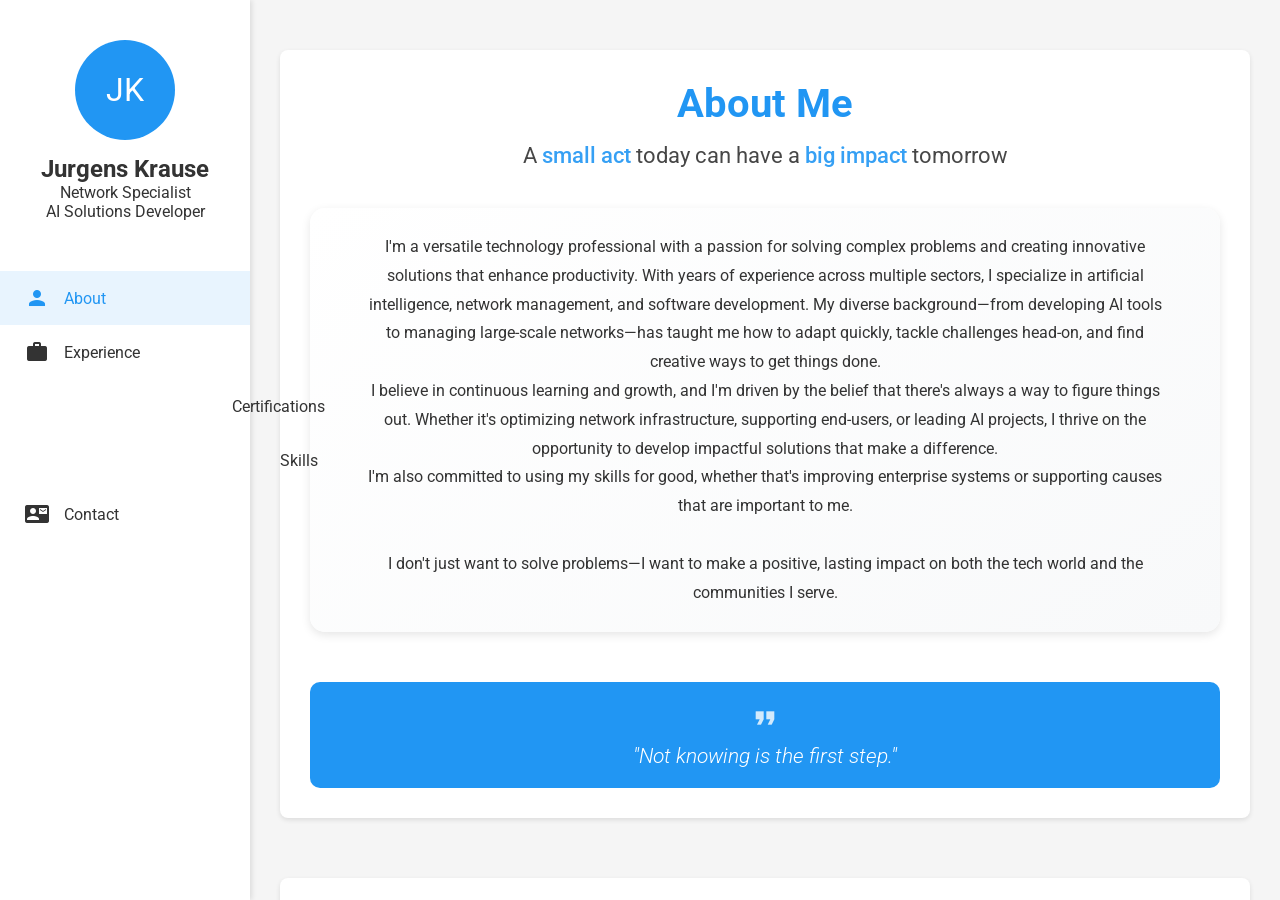
==== index.html @ c724a21c "Update index.html" ====
<!DOCTYPE html>
<html lang="en">
<head>
    <meta charset="UTF-8">
    <meta name="viewport" content="width=device-width, initial-scale=1.0">
    <title>Jurgens Krause - Interactive CV</title>
    <link href="https://fonts.googleapis.com/css2?family=Roboto:wght@300;400;500;700&display=swap" rel="stylesheet">
    <link href="https://fonts.googleapis.com/icon?family=Material+Icons" rel="stylesheet">
    <link rel="stylesheet" href="styles.css">
</head>
<body>
    <nav class="sidebar">
        <div class="profile-section">
            <div class="profile-image">JK</div>
            <h2>Jurgens Krause</h2>
            <p>Network Specialist</p>
            <p>AI Solutions Developer</p>
        </div>
        <ul class="nav-links">
            <li><a href="#about" class="active"><i class="material-icons">person</i>About</a></li>
            <li><a href="#experience"><i class="material-icons">work</i>Experience</a></li>
            <li><a href="#certifications"><i class="material-icons">verified</i>Certifications</a></li>
            <li><a href="#skills"><i class="material-icons">psychology</i>Skills</a></li>
            <li><a href="#contact"><i class="material-icons">contact_mail</i>Contact</a></li>
        </ul>
    </nav>

    <main class="content">
        <section id="about" class="section active">
            <div class="card">
                <div class="about-header">
                    <h1>About Me</h1>
                    <div class="tagline">
                        A <span class="highlight">small act</span>  today can have a <span class="highlight">big impact</span> tomorrow
                    </div>
                </div>
                <div class="about-content">
                    <div class="summary-box">
                        <p class="summary">
                            I'm a versatile technology professional with a passion for solving complex problems and creating innovative solutions that enhance productivity. With years of experience across multiple sectors, I specialize in artificial intelligence, network management, and software development. My diverse background—from developing AI tools to managing large-scale networks—has taught me how to adapt quickly, tackle challenges head-on, and find creative ways to get things done.</br>
I believe in continuous learning and growth, and I'm driven by the belief that there's always a way to figure things out. Whether it's optimizing network infrastructure, supporting end-users, or leading AI projects, I thrive on the opportunity to develop impactful solutions that make a difference.</br>
I'm also committed to using my skills for good, whether that's improving enterprise systems or supporting causes that are important to me.</br></br>
I don't just want to solve problems—I want to make a positive, lasting impact on both the tech world and the communities I serve.
                        </p>
                    </div>
                    <div class="motto-box">
                        <i class="material-icons">format_quote</i>
                        <p class="motto">"Not knowing is the first step."</p>
                    </div>
                </div>
            </div>
        </section>

        <section id="experience" class="section">
            <div class="card">
                <h2>Professional Experience</h2>
                <div class="timeline">
                    <div class="timeline-item">
                        <div class="timeline-date">2024 - Present</div>
                        <div class="timeline-content">
                            <h3>Company Owner & Python Developer</h3>
                            <h4>Bitweaver Consulting</h4>
                            <p>Developing administrative automation tools to increase productivity using AI. Focusing on the use of high-end transcription models to alleviate repetitive administrative tasks.</p>
                            <div class="core-skills">
                                <span class="skill-tag">Python</span>
                                <span class="skill-tag">AI Development</span>
                                <span class="skill-tag">Process Automation</span>
                                <span class="skill-tag">API Integration</span>
                                <span class="skill-tag">Whisper</span>
                                <span class="skill-tag">OpenAI</span>
                                <span class="skill-tag">Ollama</span>
                                <span class="skill-tag">Self Hosted LLM</span>
                            </div>
                        </div>
                    </div>
                    <div class="timeline-item">
                        <div class="timeline-date">2016 - Present</div>
                        <div class="timeline-content">
                            <h3>IT Manager</h3>
                            <h4>Pasture Valley Children's Home</h4>
                            <p>When I joined the Pasture Valley Team, staff were still using Mobile Internet Dongles to access the internet, or walking to the nearest internet cafe to do their work. I took it upon myself to install a complete campus-wide network, covering 15 buildings and over 30 end-users.</p>
                            <p>We also expanded the network to support other non-profits in the area, such as a care center for abused girls as well as a Coffee Shop, that supports the children's home. This includes two solar powered network relay stations.</p>
                            <p>Additionaly I provisioned a complete IT infrastructure, including an intranet with a PLEX media server, backup solutions, AI Assisted NVR, and a complete Sophos XG Firewall for content filtering.</p>
                            <div class="core-skills">
                                <span class="skill-tag">Network Management</span>
                                <span class="skill-tag">IT Support</span>
                                <span class="skill-tag">Infrastructure</span>
                                <span class="skill-tag">Team Leadership</span>
                                <span class="skill-tag">Mikrotik</span>
                                <span class="skill-tag">Ubiquiti (Wireless)</span>
                                <span class="skill-tag">Network Architecture</span>
                                <span class="skill-tag">Sophos Firewall</span>
                                <span class="skill-tag">Proxmox Hypervisor</span>
                                <span class="skill-tag">Linux Servers</span>
                                <span class="skill-tag">Helpdesk</span>
                            </div>
                        </div>
                    </div>
                    <div class="timeline-item">
                        <div class="timeline-date">2016 - Present</div>
                        <div class="timeline-content">
                            <h3>Maintenance Manager</h3>
                            <h4>Pasture Valley Children's Home</h4>
                            <p>Managing maintenance and repairs of the children's home.</p>
                            <p>Pasture Valley Children's Home is a non-profit organization that provides a safe and loving home for children who have been abandoned or orphaned. We believe that every child deserves a chance to grow up in a loving and supportive environment.</p>
                            <p>My responsibilities include managing the maintenance and repairs at the children's home, as well as overseeing the maintenance team. This included electrical installations, complete solar installations, plumbing, carpentry, painting, and more.</p>
                            <div class="core-skills">
                                <span class="skill-tag">Maintenance</span>
                                <span class="skill-tag">Plumbing</span>
                                <span class="skill-tag">Electrical</span>
                                <span class="skill-tag">Carpentry</span>
                                <span class="skill-tag">Painting</span>
                                <span class="skill-tag">Management</span>
                                <span class="skill-tag">Solar Installation</span>
                            </div>
                        </div>
                    </div>
                    <div class="timeline-item">
                        <div class="timeline-date">2016 - 2024</div>
                        <div class="timeline-content">
                            <h3>Network Associate</h3>
                            <h4>Jenny Internet</h4>
                            <p>Early morning advanced technical support for Network Operators.</p>
                            <p>I joined the Jenny team as their first fully remote employee. I was responsible for providing advanced technical support to the Network Operators, and for managing the network infrastructure.</p>
                            <p>Jenny internet operates over 1000 high-sites spread over 5 countries in Southern Africa. My team was responsible for the network infrastructure, and the support for the Network Operators.</p>
                            <div class="core-skills">
                                <span class="skill-tag">Network Operations</span>
                                <span class="skill-tag">Network Architecture</span>
                                <span class="skill-tag">Network Management</span>
                                <span class="skill-tag">IT Support</span>
                                <span class="skill-tag">Helpdesk</span>
                                <span class="skill-tag">Dispatching</span>
                                <span class="skill-tag">Mikrotik</span>
                                <span class="skill-tag">Ubiquiti</span>
                                <span class="skill-tag">Xen Hypervisor</span>
                                <span class="skill-tag">Linux Servers</span>
                                <span class="skill-tag">Asterisk VOIP</span>
                            </div>
                        </div>
                    </div>
                    <div class="timeline-item">
                        <div class="timeline-date">2012 - 2016</div>
                        <div class="timeline-content">
                            <h3>Network Administrator</h3>
                            <h4>Wipronet</h4>
                            <p>Wipronet was my introduction to the Wireless ISP industry.</p>
                            <p>I joined Wipronet as a Junior network technician, and quickly moved into a network administrator role. By the time I left, I was managing the VOIP infrastructure, as well as coordinating high profile client projects.</p>
                            <p>Major projects during this time included planning, designing and building a municipal wide-area network for Emalahleni, South Africa, as well as multiple corporate IP Telephony systems for call centres.</p><p>I also took the lead in the development of the Wipronet website.</p>
                            <div class="core-skills">
                                <span class="skill-tag">Network Operations</span>
                                <span class="skill-tag">Network Architecture</span>
                                <span class="skill-tag">Network Management</span>
                                <span class="skill-tag">IT Support</span>
                                <span class="skill-tag">Helpdesk</span>
                                <span class="skill-tag">Dispatching</span>
                                <span class="skill-tag">Mikrotik</span>
                                <span class="skill-tag">Ubiquiti</span>
                                <span class="skill-tag">VMWARE ESXi Hypervisor</span>
                                <span class="skill-tag">Linux Servers</span>
                                <span class="skill-tag">Asterisk VOIP</span>
                                <span class="skill-tag">Sage Pastel Support</span>
                            </div>
                        </div>
                    </div>
                    <div class="timeline-item">
                        <div class="timeline-date">2008 - 209</div>
                        <div class="timeline-content">
                            <h3>Network Administrator</h3>
                            <h4>Operation Mobilization</h4>
                            <p>OM is an international non-profit missions organization, active in over 100 countries. I worked as a network administrator on the ship "MV Doulos", staffed by 350 volunteers from 50 differrent countries.</p>
                            <p>During my two years of service, I work in the maintenance department for the first six months, before transferring to the IT department</p>
                            <p>Major projects during this time included setting up an Computer Laboratory for the National University of Timor Leste, recovering a corrupted Active Directory Tree as well as completely revamping the on-board Intranet</p>
                            <p>The IT Department served 350 people with Active Directory, desktop support, remote access, QOS and many more.</p>
                            <div class="core-skills">
                                <span class="skill-tag">Network Operations</span>
                                <span class="skill-tag">Network Architecture</span>
                                <span class="skill-tag">Network Management</span>
                                <span class="skill-tag">IT Support</span>
                                <span class="skill-tag">Helpdesk</span>
                                <span class="skill-tag">Bandwidth Control</span>
                                <span class="skill-tag">3COM</span>
                                <span class="skill-tag">Windows Server 2003</span>
                                <span class="skill-tag">Linux</span>
                                <span class="skill-tag">Dansguardian</span>
                                <span class="skill-tag">Squid Proxy</span>
                            </div>
                            <p>Outside of my IT roll, I was also the Lighting Technician for our on-shore stage show</p>
                        </div>
                    </div>
                    <!-- Additional experience items -->
                </div>
            </div>
        </section>

        <section id="certifications" class="section">
            <div class="card">
                <h2>Certifications</h2>
                <div class="certifications-grid">
                    <div class="certification-item" onclick="window.open('https://www.credly.com/badges/2381a03f-68ea-47ea-a899-86c4e45db9ae/linked_in_profile?trk=public_profile_see-credential', '_blank')" style="cursor: pointer;">
                        <i class="material-icons">code</i>
                        <div class="certification-content">
                            <h3>Python Essentials 1</h3>
                            <p>Python Institute</p>
                            <p class="cert-date">March 2024</p>
                        </div>
                    </div>
                    <div class="certification-item" onclick="window.open('https://www.credly.com/badges/6c744785-d785-45fb-a7cd-14a1587adfc6/linked_in_profile?trk=public_profile_see-credential', '_blank')" style="cursor: pointer;">
                        <i class="material-icons">code</i>
                        <div class="certification-content">
                            <h3>Python Essentials 2</h3>
                            <p>Python Institute</p>
                            <p class="cert-date">March 2024</p>
                        </div>
                    </div>
                    <div class="certification-item" onclick="window.open('https://www.freecodecamp.org/certification/fcceb5ce114-972b-4948-96d9-b6b69318228d/foundational-c-sharp-with-microsoft?trk=public_profile_see-credential', '_blank')" style="cursor: pointer;">
                        <i class="material-icons">developer_mode</i>
                        <div class="certification-content">
                            <h3>Foundational C# with Microsoft</h3>
                            <p>Microsoft</p>
                            <p class="cert-date">May 2024</p>
                        </div>
                    </div>
                    <div class="certification-item" onclick="window.open('https://www.credly.com/badges/ee953a31-0a4c-463f-b2cb-00e0fd5e9eb1/linked_in_profile?trk=public_profile_see-credential', '_blank')" style="cursor: pointer;">
                        <i class="material-icons">security</i>
                        <div class="certification-content">
                            <h3>Network Defense</h3>
                            <p>Cisco</p>
                            <p class="cert-date">January 2024</p>
                        </div>
                    </div>
                </div>
            </div>
        </section>

        <section id="skills" class="section">
            <div class="card">
                <h2>Skills & Expertise</h2>
                <div class="skills-grid">
                    <div class="skill-category">
                        <h3>Network Infrastructure</h3>
                        <div class="skill-bar">
                            <div class="skill-fill" data-level="95"></div>
                        </div>
                    </div>
                    <div class="skill-category">
                        <h3>MikroTik MTCNA Level</h3>
                        <div class="skill-bar">
                            <div class="skill-fill" data-level="90"></div>
                        </div>
                    </div>
                    <div class="skill-category">
                        <h3>MikroTik MTCRE Level</h3>
                        <div class="skill-bar">
                            <div class="skill-fill" data-level="50"></div>
                        </div>
                    </div>
                    <div class="skill-category">
                        <h3>Wireless Technologies</h3>
                        <div class="skill-bar">
                            <div class="skill-fill" data-level="80"></div>
                        </div>
                    </div>
                    <div class="skill-category">
                        <h3>Linux Server Administration</h3>
                        <div class="skill-bar">
                            <div class="skill-fill" data-level="75"></div>
                        </div>
                    </div>
                    <div class="skill-category">
                        <h3>Python Development</h3>
                        <div class="skill-bar">
                            <div class="skill-fill" data-level="40"></div>
                        </div>
                    </div>
                    <div class="skill-category">
                        <h3>AI Integration</h3>
                        <div class="skill-bar">
                            <div class="skill-fill" data-level="40"></div>
                        </div>
                    </div>
                    <div class="skill-category">
                        <h3>Asterisk VOIP</h3>
                        <div class="skill-bar">
                            <div class="skill-fill" data-level="80"></div>
                        </div>
                    </div>
                </div>
            </div>
        </section>

        <section id="contact" class="section">
            <div class="card">
                <h2>Contact Information</h2>
                <div class="contact-grid">
                    <div class="contact-item">
                        <i class="material-icons">location_on</i>
                        <p>Protea St 98, 3280, Piet-Retief, South-Africa</p>
                    </div>
                    <div class="contact-item">
                        <i class="material-icons">phone</i>
                        <p>+26878468810</p>
                    </div>
                    <div class="contact-item">
                        <i class="material-icons">email</i>
                        <a href="mailto:jurgens@bitweaver.co">jurgens@bitweaver.co</a>
                    </div>
                    <div class="contact-item">
                        <i class="material-icons">link</i>
                        <a href="https://www.linkedin.com/in/jurgens-krause-bb603519" target="_blank">LinkedIn Profile</a>
                    </div>
                </div>
            </div>
        </section>
    </main>
    <script src="script.js"></script>
</body>
</html>
---- styles.css ----
:root {
    --primary-color: #2196F3;
    --secondary-color: #1976D2;
    --text-color: #333;
    --background-color: #f5f5f5;
    --card-color: #ffffff;
    --sidebar-width: 250px;
}

* {
    margin: 0;
    padding: 0;
    box-sizing: border-box;
}

body {
    font-family: 'Roboto', sans-serif;
    display: flex;
    background-color: var(--background-color);
    color: var(--text-color);
}

.sidebar {
    width: var(--sidebar-width);
    height: 100vh;
    position: fixed;
    background-color: var(--card-color);
    box-shadow: 2px 0 5px rgba(0, 0, 0, 0.1);
    padding: 20px 0;
}

.profile-section {
    text-align: center;
    padding: 20px;
}

.profile-image {
    width: 100px;
    height: 100px;
    border-radius: 50%;
    background-color: var(--primary-color);
    color: white;
    display: flex;
    align-items: center;
    justify-content: center;
    font-size: 2em;
    margin: 0 auto 15px;
}

.nav-links {
    list-style: none;
    margin-top: 30px;
}

.nav-links a {
    display: flex;
    align-items: center;
    padding: 15px 25px;
    color: var(--text-color);
    text-decoration: none;
    transition: background-color 0.3s;
}

.nav-links a:hover,
.nav-links a.active {
    background-color: rgba(33, 150, 243, 0.1);
    color: var(--primary-color);
}

.nav-links i {
    margin-right: 15px;
}

.content {
    margin-left: var(--sidebar-width);
    padding: 30px;
    width: calc(100% - var(--sidebar-width));
    height: 100vh;
    overflow-y: auto;
    scroll-behavior: smooth;
}

.section {
    display: block;
    min-height: auto;
    padding: 20px 0;
    scroll-margin-top: 20px;
    animation: fadeIn 0.5s ease-in-out;
}

.card {
    background-color: var(--card-color);
    border-radius: 8px;
    padding: 30px;
    margin-bottom: 20px;
    box-shadow: 0 2px 5px rgba(0, 0, 0, 0.1);
}

.timeline {
    position: relative;
    padding: 20px 0;
}

.timeline-item {
    display: flex;
    flex-direction: row;
    margin-bottom: 30px;
    position: relative;
}

.timeline-date {
    min-width: 120px;
    font-weight: bold;
    color: var(--primary-color);
}

.timeline-content {
    flex: 1;
    padding-left: 20px;
    border-left: 2px solid var(--primary-color);
}

.core-skills {
    margin-top: 15px;
    display: flex;
    flex-wrap: wrap;
    gap: 8px;
}

.skill-tag {
    background-color: rgba(33, 150, 243, 0.1);
    color: var(--primary-color);
    padding: 4px 12px;
    border-radius: 15px;
    font-size: 0.9em;
    font-weight: 500;
    display: inline-block;
}

.skills-grid {
    display: grid;
    gap: 20px;
    margin-top: 30px;
}

.skill-category h3 {
    margin-bottom: 8px;
    color: var(--text-color);
    font-size: 1.1em;
}

.skill-bar {
    height: 8px;
    background-color: #e0e0e0;
    border-radius: 4px;
    width: 100%;
    position: relative;
}

.skill-fill {
    height: 100%;
    background-color: var(--primary-color);
    border-radius: 4px;
    width: 0;
    transition: width 1s ease-in-out;
}

.contact-grid {
    display: grid;
    grid-template-columns: repeat(auto-fit, minmax(250px, 1fr));
    gap: 20px;
}

.contact-item {
    display: flex;
    align-items: center;
    gap: 15px;
}

@keyframes fadeIn {
    from { opacity: 0; transform: translateY(20px); }
    to { opacity: 1; transform: translateY(0); }
}

@media (max-width: 768px) {
    .sidebar {
        width: 60px;
        overflow: hidden;
    }

    .profile-section {
        display: none;
    }

    .nav-links a span {
        display: none;
    }

    .content {
        margin-left: 60px;
        width: calc(100% - 60px);
    }
}

/* About section styling */
.about-header {
    text-align: center;
    margin-bottom: 30px;
}

.about-header h1 {
    font-size: 2.5em;
    margin-bottom: 15px;
    color: var(--primary-color);
}

.tagline {
    font-size: 1.4em;
    color: var(--text-color);
    opacity: 0.9;
}

.highlight {
    color: var(--primary-color);
    font-weight: 500;
}

.about-content {
    display: grid;
    gap: 30px;
    margin-top: 40px;
}

.summary-box {
    background: linear-gradient(145deg, var(--card-color), #f8f9fa);
    padding: 25px;
    border-radius: 15px;
    box-shadow: 0 3px 10px rgba(0, 0, 0, 0.1);
    line-height: 1.8;
    text-align: center;
}

.summary-box p {
    max-width: 800px;
    margin: 0 auto;
}

.motto-box {
    text-align: center;
    padding: 20px;
    position: relative;
    background-color: var(--primary-color);
    color: white;
    border-radius: 10px;
    margin-top: 20px;
}

.motto-box .material-icons {
    font-size: 2em;
    margin-bottom: 10px;
    opacity: 0.8;
}

.motto {
    font-size: 1.3em;
    font-style: italic;
    font-weight: 300;
}

.card h2 {
    margin-bottom: 20px;
    color: var(--primary-color);
    font-size: 1.8em;
}

/* Certifications section styling */
.certifications-grid {
    display: grid;
    grid-template-columns: repeat(auto-fit, minmax(250px, 1fr));
    gap: 20px;
    margin-top: 30px;
}

.certification-item {
    display: flex;
    align-items: flex-start;
    gap: 15px;
    padding: 20px;
    background: linear-gradient(145deg, var(--card-color), #f8f9fa);
    border-radius: 10px;
    box-shadow: 0 2px 5px rgba(0, 0, 0, 0.05);
    transition: transform 0.2s, box-shadow 0.2s, background-color 0.2s;
}

.certification-item:hover {
    transform: translateY(-2px);
    box-shadow: 0 4px 10px rgba(0, 0, 0, 0.1);
    background-color: rgba(33, 150, 243, 0.05);
}

.certification-item i {
    color: var(--primary-color);
    font-size: 2em;
    padding: 10px;
    background-color: rgba(33, 150, 243, 0.1);
    border-radius: 8px;
}

.certification-content h3 {
    color: var(--text-color);
    margin-bottom: 5px;
    font-size: 1.1em;
}

.certification-content p {
    color: var(--text-color);
    opacity: 0.8;
    font-size: 0.9em;
}

.cert-date {
    margin-top: 8px;
    color: var(--primary-color) !important;
    font-size: 0.8em !important;
    font-weight: 500;
}
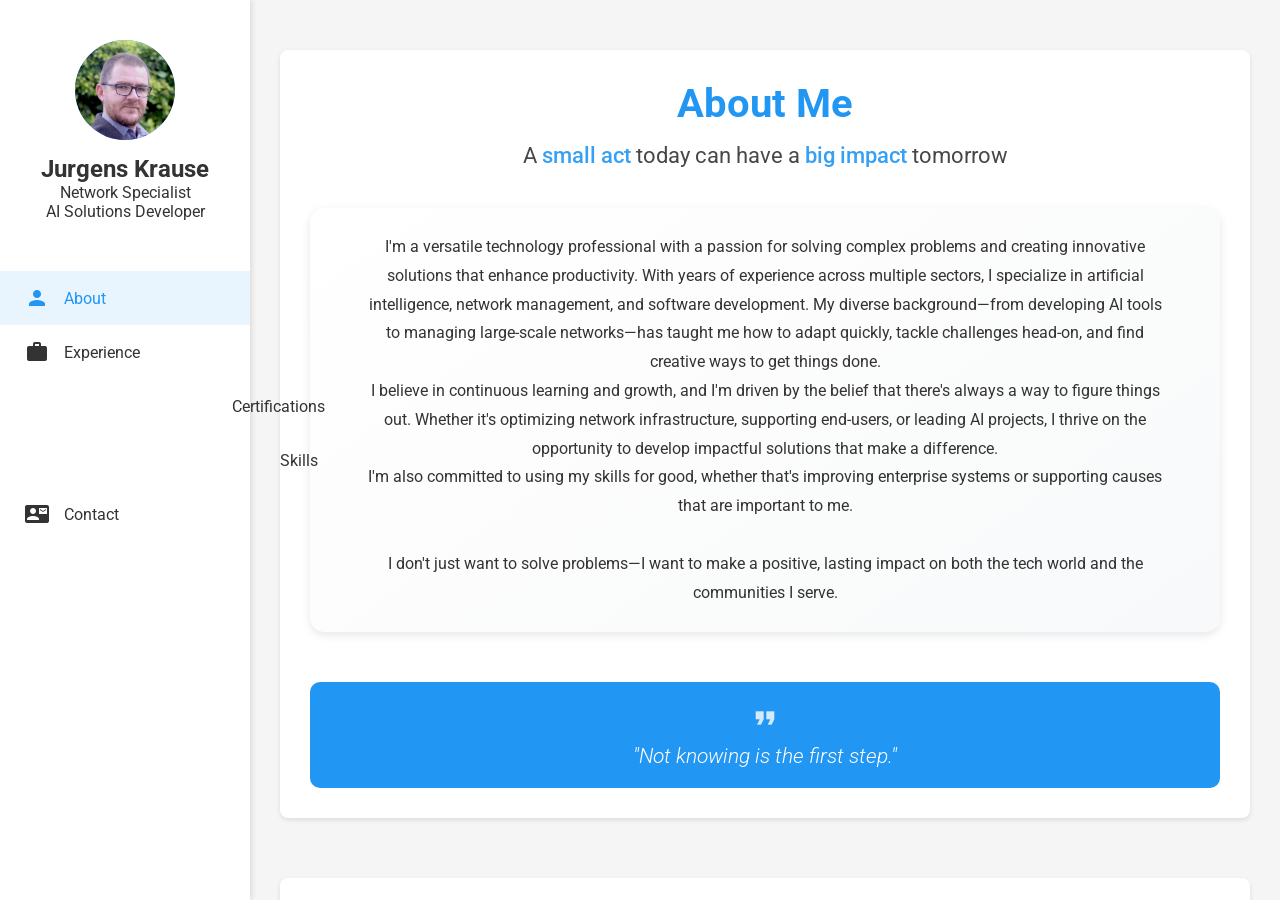
==== commit 9c08f8bf: "changed cv.html to index.html" ====
--- a/index.html
+++ b/index.html
@@ -1,317 +1,346 @@
-<!DOCTYPE html>
-<html lang="en">
-<head>
-    <meta charset="UTF-8">
-    <meta name="viewport" content="width=device-width, initial-scale=1.0">
-    <title>Jurgens Krause - Interactive CV</title>
-    <link href="https://fonts.googleapis.com/css2?family=Roboto:wght@300;400;500;700&display=swap" rel="stylesheet">
-    <link href="https://fonts.googleapis.com/icon?family=Material+Icons" rel="stylesheet">
-    <link rel="stylesheet" href="styles.css">
-</head>
-<body>
-    <nav class="sidebar">
-        <div class="profile-section">
-            <div class="profile-image">JK</div>
-            <h2>Jurgens Krause</h2>
-            <p>Network Specialist</p>
-            <p>AI Solutions Developer</p>
-        </div>
-        <ul class="nav-links">
-            <li><a href="#about" class="active"><i class="material-icons">person</i>About</a></li>
-            <li><a href="#experience"><i class="material-icons">work</i>Experience</a></li>
-            <li><a href="#certifications"><i class="material-icons">verified</i>Certifications</a></li>
-            <li><a href="#skills"><i class="material-icons">psychology</i>Skills</a></li>
-            <li><a href="#contact"><i class="material-icons">contact_mail</i>Contact</a></li>
-        </ul>
-    </nav>
-
-    <main class="content">
-        <section id="about" class="section active">
-            <div class="card">
-                <div class="about-header">
-                    <h1>About Me</h1>
-                    <div class="tagline">
-                        A <span class="highlight">small act</span>  today can have a <span class="highlight">big impact</span> tomorrow
-                    </div>
-                </div>
-                <div class="about-content">
-                    <div class="summary-box">
-                        <p class="summary">
-                            I'm a versatile technology professional with a passion for solving complex problems and creating innovative solutions that enhance productivity. With years of experience across multiple sectors, I specialize in artificial intelligence, network management, and software development. My diverse background—from developing AI tools to managing large-scale networks—has taught me how to adapt quickly, tackle challenges head-on, and find creative ways to get things done.</br>
-I believe in continuous learning and growth, and I'm driven by the belief that there's always a way to figure things out. Whether it's optimizing network infrastructure, supporting end-users, or leading AI projects, I thrive on the opportunity to develop impactful solutions that make a difference.</br>
-I'm also committed to using my skills for good, whether that's improving enterprise systems or supporting causes that are important to me.</br></br>
-I don't just want to solve problems—I want to make a positive, lasting impact on both the tech world and the communities I serve.
-                        </p>
-                    </div>
-                    <div class="motto-box">
-                        <i class="material-icons">format_quote</i>
-                        <p class="motto">"Not knowing is the first step."</p>
-                    </div>
-                </div>
-            </div>
-        </section>
-
-        <section id="experience" class="section">
-            <div class="card">
-                <h2>Professional Experience</h2>
-                <div class="timeline">
-                    <div class="timeline-item">
-                        <div class="timeline-date">2024 - Present</div>
-                        <div class="timeline-content">
-                            <h3>Company Owner & Python Developer</h3>
-                            <h4>Bitweaver Consulting</h4>
-                            <p>Developing administrative automation tools to increase productivity using AI. Focusing on the use of high-end transcription models to alleviate repetitive administrative tasks.</p>
-                            <div class="core-skills">
-                                <span class="skill-tag">Python</span>
-                                <span class="skill-tag">AI Development</span>
-                                <span class="skill-tag">Process Automation</span>
-                                <span class="skill-tag">API Integration</span>
-                                <span class="skill-tag">Whisper</span>
-                                <span class="skill-tag">OpenAI</span>
-                                <span class="skill-tag">Ollama</span>
-                                <span class="skill-tag">Self Hosted LLM</span>
-                            </div>
-                        </div>
-                    </div>
-                    <div class="timeline-item">
-                        <div class="timeline-date">2016 - Present</div>
-                        <div class="timeline-content">
-                            <h3>IT Manager</h3>
-                            <h4>Pasture Valley Children's Home</h4>
-                            <p>When I joined the Pasture Valley Team, staff were still using Mobile Internet Dongles to access the internet, or walking to the nearest internet cafe to do their work. I took it upon myself to install a complete campus-wide network, covering 15 buildings and over 30 end-users.</p>
-                            <p>We also expanded the network to support other non-profits in the area, such as a care center for abused girls as well as a Coffee Shop, that supports the children's home. This includes two solar powered network relay stations.</p>
-                            <p>Additionaly I provisioned a complete IT infrastructure, including an intranet with a PLEX media server, backup solutions, AI Assisted NVR, and a complete Sophos XG Firewall for content filtering.</p>
-                            <div class="core-skills">
-                                <span class="skill-tag">Network Management</span>
-                                <span class="skill-tag">IT Support</span>
-                                <span class="skill-tag">Infrastructure</span>
-                                <span class="skill-tag">Team Leadership</span>
-                                <span class="skill-tag">Mikrotik</span>
-                                <span class="skill-tag">Ubiquiti (Wireless)</span>
-                                <span class="skill-tag">Network Architecture</span>
-                                <span class="skill-tag">Sophos Firewall</span>
-                                <span class="skill-tag">Proxmox Hypervisor</span>
-                                <span class="skill-tag">Linux Servers</span>
-                                <span class="skill-tag">Helpdesk</span>
-                            </div>
-                        </div>
-                    </div>
-                    <div class="timeline-item">
-                        <div class="timeline-date">2016 - Present</div>
-                        <div class="timeline-content">
-                            <h3>Maintenance Manager</h3>
-                            <h4>Pasture Valley Children's Home</h4>
-                            <p>Managing maintenance and repairs of the children's home.</p>
-                            <p>Pasture Valley Children's Home is a non-profit organization that provides a safe and loving home for children who have been abandoned or orphaned. We believe that every child deserves a chance to grow up in a loving and supportive environment.</p>
-                            <p>My responsibilities include managing the maintenance and repairs at the children's home, as well as overseeing the maintenance team. This included electrical installations, complete solar installations, plumbing, carpentry, painting, and more.</p>
-                            <div class="core-skills">
-                                <span class="skill-tag">Maintenance</span>
-                                <span class="skill-tag">Plumbing</span>
-                                <span class="skill-tag">Electrical</span>
-                                <span class="skill-tag">Carpentry</span>
-                                <span class="skill-tag">Painting</span>
-                                <span class="skill-tag">Management</span>
-                                <span class="skill-tag">Solar Installation</span>
-                            </div>
-                        </div>
-                    </div>
-                    <div class="timeline-item">
-                        <div class="timeline-date">2016 - 2024</div>
-                        <div class="timeline-content">
-                            <h3>Network Associate</h3>
-                            <h4>Jenny Internet</h4>
-                            <p>Early morning advanced technical support for Network Operators.</p>
-                            <p>I joined the Jenny team as their first fully remote employee. I was responsible for providing advanced technical support to the Network Operators, and for managing the network infrastructure.</p>
-                            <p>Jenny internet operates over 1000 high-sites spread over 5 countries in Southern Africa. My team was responsible for the network infrastructure, and the support for the Network Operators.</p>
-                            <div class="core-skills">
-                                <span class="skill-tag">Network Operations</span>
-                                <span class="skill-tag">Network Architecture</span>
-                                <span class="skill-tag">Network Management</span>
-                                <span class="skill-tag">IT Support</span>
-                                <span class="skill-tag">Helpdesk</span>
-                                <span class="skill-tag">Dispatching</span>
-                                <span class="skill-tag">Mikrotik</span>
-                                <span class="skill-tag">Ubiquiti</span>
-                                <span class="skill-tag">Xen Hypervisor</span>
-                                <span class="skill-tag">Linux Servers</span>
-                                <span class="skill-tag">Asterisk VOIP</span>
-                            </div>
-                        </div>
-                    </div>
-                    <div class="timeline-item">
-                        <div class="timeline-date">2012 - 2016</div>
-                        <div class="timeline-content">
-                            <h3>Network Administrator</h3>
-                            <h4>Wipronet</h4>
-                            <p>Wipronet was my introduction to the Wireless ISP industry.</p>
-                            <p>I joined Wipronet as a Junior network technician, and quickly moved into a network administrator role. By the time I left, I was managing the VOIP infrastructure, as well as coordinating high profile client projects.</p>
-                            <p>Major projects during this time included planning, designing and building a municipal wide-area network for Emalahleni, South Africa, as well as multiple corporate IP Telephony systems for call centres.</p><p>I also took the lead in the development of the Wipronet website.</p>
-                            <div class="core-skills">
-                                <span class="skill-tag">Network Operations</span>
-                                <span class="skill-tag">Network Architecture</span>
-                                <span class="skill-tag">Network Management</span>
-                                <span class="skill-tag">IT Support</span>
-                                <span class="skill-tag">Helpdesk</span>
-                                <span class="skill-tag">Dispatching</span>
-                                <span class="skill-tag">Mikrotik</span>
-                                <span class="skill-tag">Ubiquiti</span>
-                                <span class="skill-tag">VMWARE ESXi Hypervisor</span>
-                                <span class="skill-tag">Linux Servers</span>
-                                <span class="skill-tag">Asterisk VOIP</span>
-                                <span class="skill-tag">Sage Pastel Support</span>
-                            </div>
-                        </div>
-                    </div>
-                    <div class="timeline-item">
-                        <div class="timeline-date">2008 - 209</div>
-                        <div class="timeline-content">
-                            <h3>Network Administrator</h3>
-                            <h4>Operation Mobilization</h4>
-                            <p>OM is an international non-profit missions organization, active in over 100 countries. I worked as a network administrator on the ship "MV Doulos", staffed by 350 volunteers from 50 differrent countries.</p>
-                            <p>During my two years of service, I work in the maintenance department for the first six months, before transferring to the IT department</p>
-                            <p>Major projects during this time included setting up an Computer Laboratory for the National University of Timor Leste, recovering a corrupted Active Directory Tree as well as completely revamping the on-board Intranet</p>
-                            <p>The IT Department served 350 people with Active Directory, desktop support, remote access, QOS and many more.</p>
-                            <div class="core-skills">
-                                <span class="skill-tag">Network Operations</span>
-                                <span class="skill-tag">Network Architecture</span>
-                                <span class="skill-tag">Network Management</span>
-                                <span class="skill-tag">IT Support</span>
-                                <span class="skill-tag">Helpdesk</span>
-                                <span class="skill-tag">Bandwidth Control</span>
-                                <span class="skill-tag">3COM</span>
-                                <span class="skill-tag">Windows Server 2003</span>
-                                <span class="skill-tag">Linux</span>
-                                <span class="skill-tag">Dansguardian</span>
-                                <span class="skill-tag">Squid Proxy</span>
-                            </div>
-                            <p>Outside of my IT roll, I was also the Lighting Technician for our on-shore stage show</p>
-                        </div>
-                    </div>
-                    <!-- Additional experience items -->
-                </div>
-            </div>
-        </section>
-
-        <section id="certifications" class="section">
-            <div class="card">
-                <h2>Certifications</h2>
-                <div class="certifications-grid">
-                    <div class="certification-item" onclick="window.open('https://www.credly.com/badges/2381a03f-68ea-47ea-a899-86c4e45db9ae/linked_in_profile?trk=public_profile_see-credential', '_blank')" style="cursor: pointer;">
-                        <i class="material-icons">code</i>
-                        <div class="certification-content">
-                            <h3>Python Essentials 1</h3>
-                            <p>Python Institute</p>
-                            <p class="cert-date">March 2024</p>
-                        </div>
-                    </div>
-                    <div class="certification-item" onclick="window.open('https://www.credly.com/badges/6c744785-d785-45fb-a7cd-14a1587adfc6/linked_in_profile?trk=public_profile_see-credential', '_blank')" style="cursor: pointer;">
-                        <i class="material-icons">code</i>
-                        <div class="certification-content">
-                            <h3>Python Essentials 2</h3>
-                            <p>Python Institute</p>
-                            <p class="cert-date">March 2024</p>
-                        </div>
-                    </div>
-                    <div class="certification-item" onclick="window.open('https://www.freecodecamp.org/certification/fcceb5ce114-972b-4948-96d9-b6b69318228d/foundational-c-sharp-with-microsoft?trk=public_profile_see-credential', '_blank')" style="cursor: pointer;">
-                        <i class="material-icons">developer_mode</i>
-                        <div class="certification-content">
-                            <h3>Foundational C# with Microsoft</h3>
-                            <p>Microsoft</p>
-                            <p class="cert-date">May 2024</p>
-                        </div>
-                    </div>
-                    <div class="certification-item" onclick="window.open('https://www.credly.com/badges/ee953a31-0a4c-463f-b2cb-00e0fd5e9eb1/linked_in_profile?trk=public_profile_see-credential', '_blank')" style="cursor: pointer;">
-                        <i class="material-icons">security</i>
-                        <div class="certification-content">
-                            <h3>Network Defense</h3>
-                            <p>Cisco</p>
-                            <p class="cert-date">January 2024</p>
-                        </div>
-                    </div>
-                </div>
-            </div>
-        </section>
-
-        <section id="skills" class="section">
-            <div class="card">
-                <h2>Skills & Expertise</h2>
-                <div class="skills-grid">
-                    <div class="skill-category">
-                        <h3>Network Infrastructure</h3>
-                        <div class="skill-bar">
-                            <div class="skill-fill" data-level="95"></div>
-                        </div>
-                    </div>
-                    <div class="skill-category">
-                        <h3>MikroTik MTCNA Level</h3>
-                        <div class="skill-bar">
-                            <div class="skill-fill" data-level="90"></div>
-                        </div>
-                    </div>
-                    <div class="skill-category">
-                        <h3>MikroTik MTCRE Level</h3>
-                        <div class="skill-bar">
-                            <div class="skill-fill" data-level="50"></div>
-                        </div>
-                    </div>
-                    <div class="skill-category">
-                        <h3>Wireless Technologies</h3>
-                        <div class="skill-bar">
-                            <div class="skill-fill" data-level="80"></div>
-                        </div>
-                    </div>
-                    <div class="skill-category">
-                        <h3>Linux Server Administration</h3>
-                        <div class="skill-bar">
-                            <div class="skill-fill" data-level="75"></div>
-                        </div>
-                    </div>
-                    <div class="skill-category">
-                        <h3>Python Development</h3>
-                        <div class="skill-bar">
-                            <div class="skill-fill" data-level="40"></div>
-                        </div>
-                    </div>
-                    <div class="skill-category">
-                        <h3>AI Integration</h3>
-                        <div class="skill-bar">
-                            <div class="skill-fill" data-level="40"></div>
-                        </div>
-                    </div>
-                    <div class="skill-category">
-                        <h3>Asterisk VOIP</h3>
-                        <div class="skill-bar">
-                            <div class="skill-fill" data-level="80"></div>
-                        </div>
-                    </div>
-                </div>
-            </div>
-        </section>
-
-        <section id="contact" class="section">
-            <div class="card">
-                <h2>Contact Information</h2>
-                <div class="contact-grid">
-                    <div class="contact-item">
-                        <i class="material-icons">location_on</i>
-                        <p>Protea St 98, 3280, Piet-Retief, South-Africa</p>
-                    </div>
-                    <div class="contact-item">
-                        <i class="material-icons">phone</i>
-                        <p>+26878468810</p>
-                    </div>
-                    <div class="contact-item">
-                        <i class="material-icons">email</i>
-                        <a href="mailto:jurgens@bitweaver.co">jurgens@bitweaver.co</a>
-                    </div>
-                    <div class="contact-item">
-                        <i class="material-icons">link</i>
-                        <a href="https://www.linkedin.com/in/jurgens-krause-bb603519" target="_blank">LinkedIn Profile</a>
-                    </div>
-                </div>
-            </div>
-        </section>
-    </main>
-    <script src="script.js"></script>
-</body>
-</html> 
+<!DOCTYPE html>
+<html lang="en">
+<head>
+    <meta charset="UTF-8">
+    <meta name="viewport" content="width=device-width, initial-scale=1.0">
+    <title>Jurgens Krause - Interactive CV</title>
+    <link href="https://fonts.googleapis.com/css2?family=Roboto:wght@300;400;500;700&display=swap" rel="stylesheet">
+    <link href="https://fonts.googleapis.com/icon?family=Material+Icons" rel="stylesheet">
+    <link rel="stylesheet" href="styles.css">
+</head>
+<body>
+    <nav class="sidebar">
+        <div class="profile-section">
+            <div class="profile-image"><img src="profile.jpg" alt="Profile Image" style="width:100%;height:100%;object-fit:cover;border-radius:50%;"></div>
+            <h2>Jurgens Krause</h2>
+            <p>Network Specialist</p>
+            <p>AI Solutions Developer</p>
+        </div>
+        <ul class="nav-links">
+            <li><a href="#about" class="active"><i class="material-icons">person</i>About</a></li>
+            <li><a href="#experience"><i class="material-icons">work</i>Experience</a></li>
+            <li><a href="#certifications"><i class="material-icons">verified</i>Certifications</a></li>
+            <li><a href="#skills"><i class="material-icons">psychology</i>Skills</a></li>
+            <li><a href="#contact"><i class="material-icons">contact_mail</i>Contact</a></li>
+        </ul>
+    </nav>
+
+    <main class="content">
+        <section id="about" class="section active">
+            <div class="card">
+                <div class="about-header">
+                    <h1>About Me</h1>
+                    <div class="tagline">
+                        A <span class="highlight">small act</span>  today can have a <span class="highlight">big impact</span> tomorrow
+                    </div>
+                </div>
+                <div class="about-content">
+                    <div class="summary-box">
+                        <p class="summary">
+                            I'm a versatile technology professional with a passion for solving complex problems and creating innovative solutions that enhance productivity. With years of experience across multiple sectors, I specialize in artificial intelligence, network management, and software development. My diverse background—from developing AI tools to managing large-scale networks—has taught me how to adapt quickly, tackle challenges head-on, and find creative ways to get things done.</br>
+I believe in continuous learning and growth, and I'm driven by the belief that there's always a way to figure things out. Whether it's optimizing network infrastructure, supporting end-users, or leading AI projects, I thrive on the opportunity to develop impactful solutions that make a difference.</br>
+I'm also committed to using my skills for good, whether that's improving enterprise systems or supporting causes that are important to me.</br></br>
+I don't just want to solve problems—I want to make a positive, lasting impact on both the tech world and the communities I serve.
+                        </p>
+                    </div>
+                    <div class="motto-box">
+                        <i class="material-icons">format_quote</i>
+                        <p class="motto">"Not knowing is the first step."</p>
+                    </div>
+                </div>
+            </div>
+        </section>
+
+        <section id="experience" class="section">
+            <div class="card">
+                <h2>Professional Experience</h2>
+                <div class="timeline">
+                    <div class="timeline-item">
+                        <div class="timeline-date">2024 - Present</div>
+                        <div class="timeline-content">
+                            <h3>Company Owner & Python Developer</h3>
+                            <h4>Bitweaver Consulting</h4>
+                            <p>Developing administrative automation tools to increase productivity using AI. Focusing on the use of high-end transcription models to alleviate repetitive administrative tasks.</p>
+                            <div class="core-skills">
+                                <span class="skill-tag">Python</span>
+                                <span class="skill-tag">AI Development</span>
+                                <span class="skill-tag">Process Automation</span>
+                                <span class="skill-tag">API Integration</span>
+                                <span class="skill-tag">Whisper</span>
+                                <span class="skill-tag">OpenAI</span>
+                                <span class="skill-tag">Ollama</span>
+                                <span class="skill-tag">Self Hosted LLM</span>
+                                <span class="skill-tag">Git/Github</span>
+                                
+                            </div>
+                        </div>
+                    </div>
+                    <div class="timeline-item">
+                        <div class="timeline-date">2016 - Present</div>
+                        <div class="timeline-content">
+                            <h3>IT Manager</h3>
+                            <h4>Pasture Valley Children's Home</h4>
+                            <p>When I joined the Pasture Valley Team, staff were still using Mobile Internet Dongles to access the internet, or walking to the nearest internet cafe to do their work. I installed a complete campus-wide network, covering 15 buildings and over 100 end-user devices.</p>
+                            <p>We also expanded the network to support other non-profits in the area, such as a care center for abused girls as well as a Coffee Shop, that supports the children's home. This includes two solar powered network relay stations.</p>
+                             <div class="projects-list">
+                                <h4>Projects</h4>
+                                <ul>
+                                    <li>Spearheaded digital transformation of the children's home, installing a complete campus-wide network and IT infrastructure.</li>
+                                    <li>Deployed virtualized server infrastructure for file sharing, backup, and media services.</li>
+                                    <li>Implemented Sophos XG Firewall for content filtering and security.</li>
+                                    <li>Established a PLEX media server for streaming movies and TV shows.</li>
+                                    <li>Set up an AI-assisted NVR system for monitoring campus security.</li>
+                                </ul>
+                            </div>
+                            <div class="core-skills">
+                                <span class="skill-tag">Network Management</span>
+                                <span class="skill-tag">IT Support</span>
+                                <span class="skill-tag">Infrastructure</span>
+                                <span class="skill-tag">Team Leadership</span>
+                                <span class="skill-tag">Mikrotik</span>
+                                <span class="skill-tag">Ubiquiti (Wireless)</span>
+                                <span class="skill-tag">Network Architecture</span>
+                                <span class="skill-tag">Sophos Firewall</span>
+                                <span class="skill-tag">Proxmox Hypervisor</span>
+                                <span class="skill-tag">Linux Servers</span>
+                                <span class="skill-tag">Helpdesk</span>
+                            </div>
+                            <hr style="margin: 24px 0; border: none; border-top: 1px solid #eee;">
+                            <h3>Maintenance Manager</h3>
+                            <h4>Pasture Valley Children's Home</h4>
+                            <p>Managing maintenance and repairs of the children's home.</p>
+                            <p>Pasture Valley Children's Home is a non-profit organization that provides a safe and loving home for children who have been abandoned or orphaned. We believe that every child deserves a chance to grow up in a loving and supportive environment.</p>
+                            <p>My responsibilities include managing the maintenance and repairs at the children's home, as well as overseeing the maintenance team. This included electrical installations, complete solar installations, plumbing, carpentry, painting, and more.</p>
+                            <div class="projects-list">
+                                <h4>Projects</h4>
+                                <ul>
+                                    <li>Oversaw construction and outfitting of carpentry workshop.</li>
+                                    <li>Overhauled the electrical system, incorporating modern distribution standards and solar integration.</li>
+                                    <li>Installed a complete solar system, providing clean energy to the children's home.</li>
+                                </ul>
+                            </div>
+                            <div class="core-skills">
+                                <span class="skill-tag">Maintenance</span>
+                                <span class="skill-tag">Plumbing</span>
+                                <span class="skill-tag">Electrical</span>
+                                <span class="skill-tag">Carpentry</span>
+                                <span class="skill-tag">Painting</span>
+                                <span class="skill-tag">Management</span>
+                                <span class="skill-tag">Solar Installation</span>
+                            </div>
+                        </div>
+                    </div>
+                    <div class="timeline-item">
+                        <div class="timeline-date">2016 - 2024</div>
+                        <div class="timeline-content">
+                            <h3>Network Associate</h3>
+                            <h4>Jenny Internet</h4>
+                            <p>Early morning advanced technical support for Network Operators.</p>
+                            <p>I joined the Jenny team as their first fully remote employee. I was responsible for providing advanced technical support to the Network Operators, and for managing the network infrastructure.</p>
+                            <p>Jenny internet operates over 1000 high-sites spread over 5 countries in Southern Africa. My team was responsible for the network infrastructure, and the support for the Network Operators.</p>
+                            <div class="core-skills">
+                                <span class="skill-tag">Network Operations</span>
+                                <span class="skill-tag">Network Architecture</span>
+                                <span class="skill-tag">Network Management</span>
+                                <span class="skill-tag">IT Support</span>
+                                <span class="skill-tag">Helpdesk</span>
+                                <span class="skill-tag">Dispatching</span>
+                                <span class="skill-tag">Mikrotik</span>
+                                <span class="skill-tag">Ubiquiti</span>
+                                <span class="skill-tag">Xen Hypervisor</span>
+                                <span class="skill-tag">Linux Servers</span>
+                                <span class="skill-tag">Asterisk VOIP</span>
+                            </div>
+                        </div>
+                    </div>
+                    <div class="timeline-item">
+                        <div class="timeline-date">2012 - 2016</div>
+                        <div class="timeline-content">
+                            <h3>Network Administrator</h3>
+                            <h4>Wipronet</h4>
+                            <p>Wipronet was my introduction to the Wireless ISP industry.</p>
+                            <p>I joined Wipronet as a Junior network technician, and quickly moved into a network administrator role. By the time I left, I was managing the VOIP infrastructure, as well as coordinating high profile client projects.</p>
+                            <div class="projects-list">
+                                <h4>Projects</h4>
+                                <ul>
+                                    <li>Planned, designed, and built a municipal wide-area network for Emalahleni, South Africa.</li>
+                                    <li>Implemented multiple corporate IP Telephony systems for call centres.</li>
+                                    <li>Led the development of the Wipronet website.</li>
+                                </ul>
+                            </div>
+                            <div class="core-skills">
+                                <span class="skill-tag">Network Operations</span>
+                                <span class="skill-tag">Network Architecture</span>
+                                <span class="skill-tag">Network Management</span>
+                                <span class="skill-tag">IT Support</span>
+                                <span class="skill-tag">Helpdesk</span>
+                                <span class="skill-tag">Dispatching</span>
+                                <span class="skill-tag">Mikrotik</span>
+                                <span class="skill-tag">Ubiquiti</span>
+                                <span class="skill-tag">VMWARE ESXi Hypervisor</span>
+                                <span class="skill-tag">Linux Servers</span>
+                                <span class="skill-tag">Asterisk VOIP</span>
+                                <span class="skill-tag">Sage Pastel Support</span>
+                            </div>
+                        </div>
+                    </div>
+                    <div class="timeline-item">
+                        <div class="timeline-date">2008 - 2009</div>
+                        <div class="timeline-content">
+                            <h3>Network Administrator</h3>
+                            <h4>Operation Mobilization</h4>
+                            <p>OM is an international non-profit missions organization, active in over 100 countries. I worked as a network administrator on the ship "MV Doulos", staffed by 350 volunteers from 50 differrent countries.</p>
+                            <p>During my two years of service, I work in the maintenance department for the first six months, before transferring to the IT department</p>
+                            <div class="projects-list">
+                                <h4>Projects</h4>
+                                <ul>
+                                    <li>Set up a Computer Laboratory for the National University of Timor Leste.</li>
+                                    <li>Recovered a corrupted Active Directory Tree.</li>
+                                    <li>Completely revamped the on-board Intranet.</li>
+                                    <li>Served as Lighting Technician for on-shore stage show.</li>
+                                    <li>Integrate shore-based broadband internet into the MV Doulos network.</li>
+                                </ul>
+                            </div>
+                            <div class="core-skills">
+                                <span class="skill-tag">Network Operations</span>
+                                <span class="skill-tag">Network Architecture</span>
+                                <span class="skill-tag">Network Management</span>
+                                <span class="skill-tag">IT Support</span>
+                                <span class="skill-tag">Helpdesk</span>
+                                <span class="skill-tag">Bandwidth Control</span>
+                                <span class="skill-tag">3COM</span>
+                                <span class="skill-tag">Windows Server 2003</span>
+                                <span class="skill-tag">Linux</span>
+                                <span class="skill-tag">Dansguardian</span>
+                                <span class="skill-tag">Squid Proxy</span>
+                            </div>
+                        </div>
+                    </div>
+                    <!-- Additional experience items -->
+                </div>
+            </div>
+        </section>
+
+        <section id="certifications" class="section">
+            <div class="card">
+                <h2>Certifications</h2>
+                <div class="certifications-grid">
+                    <div class="certification-item" onclick="window.open('https://www.credly.com/badges/2381a03f-68ea-47ea-a899-86c4e45db9ae/linked_in_profile?trk=public_profile_see-credential', '_blank')" style="cursor: pointer;">
+                        <i class="material-icons">code</i>
+                        <div class="certification-content">
+                            <h3>Python Essentials 1</h3>
+                            <p>Python Institute</p>
+                            <p class="cert-date">March 2024</p>
+                        </div>
+                    </div>
+                    <div class="certification-item" onclick="window.open('https://www.credly.com/badges/6c744785-d785-45fb-a7cd-14a1587adfc6/linked_in_profile?trk=public_profile_see-credential', '_blank')" style="cursor: pointer;">
+                        <i class="material-icons">code</i>
+                        <div class="certification-content">
+                            <h3>Python Essentials 2</h3>
+                            <p>Python Institute</p>
+                            <p class="cert-date">March 2024</p>
+                        </div>
+                    </div>
+                    <div class="certification-item" onclick="window.open('https://www.freecodecamp.org/certification/fcceb5ce114-972b-4948-96d9-b6b69318228d/foundational-c-sharp-with-microsoft?trk=public_profile_see-credential', '_blank')" style="cursor: pointer;">
+                        <i class="material-icons">developer_mode</i>
+                        <div class="certification-content">
+                            <h3>Foundational C# with Microsoft</h3>
+                            <p>Microsoft</p>
+                            <p class="cert-date">May 2024</p>
+                        </div>
+                    </div>
+                    <div class="certification-item" onclick="window.open('https://www.credly.com/badges/ee953a31-0a4c-463f-b2cb-00e0fd5e9eb1/linked_in_profile?trk=public_profile_see-credential', '_blank')" style="cursor: pointer;">
+                        <i class="material-icons">security</i>
+                        <div class="certification-content">
+                            <h3>Network Defense</h3>
+                            <p>Cisco</p>
+                            <p class="cert-date">January 2024</p>
+                        </div>
+                    </div>
+                </div>
+            </div>
+        </section>
+
+        <section id="skills" class="section">
+            <div class="card">
+                <h2>Skills & Expertise</h2>
+                <div class="skills-grid">
+                    <div class="skill-category">
+                        <h3>Network Infrastructure</h3>
+                        <div class="skill-bar">
+                            <div class="skill-fill" data-level="95"></div>
+                        </div>
+                    </div>
+                    <div class="skill-category">
+                        <h3>MikroTik MTCNA Level</h3>
+                        <div class="skill-bar">
+                            <div class="skill-fill" data-level="90"></div>
+                        </div>
+                    </div>
+                    <div class="skill-category">
+                        <h3>MikroTik MTCRE Level</h3>
+                        <div class="skill-bar">
+                            <div class="skill-fill" data-level="50"></div>
+                        </div>
+                    </div>
+                    <div class="skill-category">
+                        <h3>Wireless Technologies</h3>
+                        <div class="skill-bar">
+                            <div class="skill-fill" data-level="80"></div>
+                        </div>
+                    </div>
+                    <div class="skill-category">
+                        <h3>Linux Server Administration</h3>
+                        <div class="skill-bar">
+                            <div class="skill-fill" data-level="75"></div>
+                        </div>
+                    </div>
+                    <div class="skill-category">
+                        <h3>Python Development</h3>
+                        <div class="skill-bar">
+                            <div class="skill-fill" data-level="40"></div>
+                        </div>
+                    </div>
+                    <div class="skill-category">
+                        <h3>AI Integration</h3>
+                        <div class="skill-bar">
+                            <div class="skill-fill" data-level="40"></div>
+                        </div>
+                    </div>
+                    <div class="skill-category">
+                        <h3>Asterisk VOIP</h3>
+                        <div class="skill-bar">
+                            <div class="skill-fill" data-level="80"></div>
+                        </div>
+                    </div>
+                </div>
+            </div>
+        </section>
+
+        <section id="contact" class="section">
+            <div class="card">
+                <h2>Contact Information</h2>
+                <div class="contact-grid">
+                    <div class="contact-item">
+                        <i class="material-icons">location_on</i>
+                        <p>Protea St 98, 3280, Piet-Retief, South-Africa</p>
+                    </div>
+                    <div class="contact-item">
+                        <i class="material-icons">phone</i>
+                        <p>+26878468810</p>
+                    </div>
+                    <div class="contact-item">
+                        <i class="material-icons">email</i>
+                        <a href="mailto:jurgens@bitweaver.co">jurgens@bitweaver.co</a>
+                    </div>
+                    <div class="contact-item">
+                        <i class="material-icons">link</i>
+                        <a href="https://www.linkedin.com/in/jurgens-krause-bb603519" target="_blank">LinkedIn Profile</a>
+                    </div>
+                </div>
+            </div>
+        </section>
+    </main>
+    <script src="script.js"></script>
+</body>
+</html> 
--- a/styles.css
+++ b/styles.css
@@ -1,326 +1,347 @@
-:root {
-    --primary-color: #2196F3;
-    --secondary-color: #1976D2;
-    --text-color: #333;
-    --background-color: #f5f5f5;
-    --card-color: #ffffff;
-    --sidebar-width: 250px;
-}
-
-* {
-    margin: 0;
-    padding: 0;
-    box-sizing: border-box;
-}
-
-body {
-    font-family: 'Roboto', sans-serif;
-    display: flex;
-    background-color: var(--background-color);
-    color: var(--text-color);
-}
-
-.sidebar {
-    width: var(--sidebar-width);
-    height: 100vh;
-    position: fixed;
-    background-color: var(--card-color);
-    box-shadow: 2px 0 5px rgba(0, 0, 0, 0.1);
-    padding: 20px 0;
-}
-
-.profile-section {
-    text-align: center;
-    padding: 20px;
-}
-
-.profile-image {
-    width: 100px;
-    height: 100px;
-    border-radius: 50%;
-    background-color: var(--primary-color);
-    color: white;
-    display: flex;
-    align-items: center;
-    justify-content: center;
-    font-size: 2em;
-    margin: 0 auto 15px;
-}
-
-.nav-links {
-    list-style: none;
-    margin-top: 30px;
-}
-
-.nav-links a {
-    display: flex;
-    align-items: center;
-    padding: 15px 25px;
-    color: var(--text-color);
-    text-decoration: none;
-    transition: background-color 0.3s;
-}
-
-.nav-links a:hover,
-.nav-links a.active {
-    background-color: rgba(33, 150, 243, 0.1);
-    color: var(--primary-color);
-}
-
-.nav-links i {
-    margin-right: 15px;
-}
-
-.content {
-    margin-left: var(--sidebar-width);
-    padding: 30px;
-    width: calc(100% - var(--sidebar-width));
-    height: 100vh;
-    overflow-y: auto;
-    scroll-behavior: smooth;
-}
-
-.section {
-    display: block;
-    min-height: auto;
-    padding: 20px 0;
-    scroll-margin-top: 20px;
-    animation: fadeIn 0.5s ease-in-out;
-}
-
-.card {
-    background-color: var(--card-color);
-    border-radius: 8px;
-    padding: 30px;
-    margin-bottom: 20px;
-    box-shadow: 0 2px 5px rgba(0, 0, 0, 0.1);
-}
-
-.timeline {
-    position: relative;
-    padding: 20px 0;
-}
-
-.timeline-item {
-    display: flex;
-    flex-direction: row;
-    margin-bottom: 30px;
-    position: relative;
-}
-
-.timeline-date {
-    min-width: 120px;
-    font-weight: bold;
-    color: var(--primary-color);
-}
-
-.timeline-content {
-    flex: 1;
-    padding-left: 20px;
-    border-left: 2px solid var(--primary-color);
-}
-
-.core-skills {
-    margin-top: 15px;
-    display: flex;
-    flex-wrap: wrap;
-    gap: 8px;
-}
-
-.skill-tag {
-    background-color: rgba(33, 150, 243, 0.1);
-    color: var(--primary-color);
-    padding: 4px 12px;
-    border-radius: 15px;
-    font-size: 0.9em;
-    font-weight: 500;
-    display: inline-block;
-}
-
-.skills-grid {
-    display: grid;
-    gap: 20px;
-    margin-top: 30px;
-}
-
-.skill-category h3 {
-    margin-bottom: 8px;
-    color: var(--text-color);
-    font-size: 1.1em;
-}
-
-.skill-bar {
-    height: 8px;
-    background-color: #e0e0e0;
-    border-radius: 4px;
-    width: 100%;
-    position: relative;
-}
-
-.skill-fill {
-    height: 100%;
-    background-color: var(--primary-color);
-    border-radius: 4px;
-    width: 0;
-    transition: width 1s ease-in-out;
-}
-
-.contact-grid {
-    display: grid;
-    grid-template-columns: repeat(auto-fit, minmax(250px, 1fr));
-    gap: 20px;
-}
-
-.contact-item {
-    display: flex;
-    align-items: center;
-    gap: 15px;
-}
-
-@keyframes fadeIn {
-    from { opacity: 0; transform: translateY(20px); }
-    to { opacity: 1; transform: translateY(0); }
-}
-
-@media (max-width: 768px) {
-    .sidebar {
-        width: 60px;
-        overflow: hidden;
-    }
-
-    .profile-section {
-        display: none;
-    }
-
-    .nav-links a span {
-        display: none;
-    }
-
-    .content {
-        margin-left: 60px;
-        width: calc(100% - 60px);
-    }
-}
-
-/* About section styling */
-.about-header {
-    text-align: center;
-    margin-bottom: 30px;
-}
-
-.about-header h1 {
-    font-size: 2.5em;
-    margin-bottom: 15px;
-    color: var(--primary-color);
-}
-
-.tagline {
-    font-size: 1.4em;
-    color: var(--text-color);
-    opacity: 0.9;
-}
-
-.highlight {
-    color: var(--primary-color);
-    font-weight: 500;
-}
-
-.about-content {
-    display: grid;
-    gap: 30px;
-    margin-top: 40px;
-}
-
-.summary-box {
-    background: linear-gradient(145deg, var(--card-color), #f8f9fa);
-    padding: 25px;
-    border-radius: 15px;
-    box-shadow: 0 3px 10px rgba(0, 0, 0, 0.1);
-    line-height: 1.8;
-    text-align: center;
-}
-
-.summary-box p {
-    max-width: 800px;
-    margin: 0 auto;
-}
-
-.motto-box {
-    text-align: center;
-    padding: 20px;
-    position: relative;
-    background-color: var(--primary-color);
-    color: white;
-    border-radius: 10px;
-    margin-top: 20px;
-}
-
-.motto-box .material-icons {
-    font-size: 2em;
-    margin-bottom: 10px;
-    opacity: 0.8;
-}
-
-.motto {
-    font-size: 1.3em;
-    font-style: italic;
-    font-weight: 300;
-}
-
-.card h2 {
-    margin-bottom: 20px;
-    color: var(--primary-color);
-    font-size: 1.8em;
-}
-
-/* Certifications section styling */
-.certifications-grid {
-    display: grid;
-    grid-template-columns: repeat(auto-fit, minmax(250px, 1fr));
-    gap: 20px;
-    margin-top: 30px;
-}
-
-.certification-item {
-    display: flex;
-    align-items: flex-start;
-    gap: 15px;
-    padding: 20px;
-    background: linear-gradient(145deg, var(--card-color), #f8f9fa);
-    border-radius: 10px;
-    box-shadow: 0 2px 5px rgba(0, 0, 0, 0.05);
-    transition: transform 0.2s, box-shadow 0.2s, background-color 0.2s;
-}
-
-.certification-item:hover {
-    transform: translateY(-2px);
-    box-shadow: 0 4px 10px rgba(0, 0, 0, 0.1);
-    background-color: rgba(33, 150, 243, 0.05);
-}
-
-.certification-item i {
-    color: var(--primary-color);
-    font-size: 2em;
-    padding: 10px;
-    background-color: rgba(33, 150, 243, 0.1);
-    border-radius: 8px;
-}
-
-.certification-content h3 {
-    color: var(--text-color);
-    margin-bottom: 5px;
-    font-size: 1.1em;
-}
-
-.certification-content p {
-    color: var(--text-color);
-    opacity: 0.8;
-    font-size: 0.9em;
-}
-
-.cert-date {
-    margin-top: 8px;
-    color: var(--primary-color) !important;
-    font-size: 0.8em !important;
-    font-weight: 500;
+:root {
+    --primary-color: #2196F3;
+    --secondary-color: #1976D2;
+    --text-color: #333;
+    --background-color: #f5f5f5;
+    --card-color: #ffffff;
+    --sidebar-width: 250px;
+}
+
+* {
+    margin: 0;
+    padding: 0;
+    box-sizing: border-box;
+}
+
+body {
+    font-family: 'Roboto', sans-serif;
+    display: flex;
+    background-color: var(--background-color);
+    color: var(--text-color);
+}
+
+.sidebar {
+    width: var(--sidebar-width);
+    height: 100vh;
+    position: fixed;
+    background-color: var(--card-color);
+    box-shadow: 2px 0 5px rgba(0, 0, 0, 0.1);
+    padding: 20px 0;
+}
+
+.profile-section {
+    text-align: center;
+    padding: 20px;
+}
+
+.profile-image {
+    width: 100px;
+    height: 100px;
+    border-radius: 50%;
+    background-color: var(--primary-color);
+    color: white;
+    display: flex;
+    align-items: center;
+    justify-content: center;
+    font-size: 2em;
+    margin: 0 auto 15px;
+}
+
+.nav-links {
+    list-style: none;
+    margin-top: 30px;
+}
+
+.nav-links a {
+    display: flex;
+    align-items: center;
+    padding: 15px 25px;
+    color: var(--text-color);
+    text-decoration: none;
+    transition: background-color 0.3s;
+}
+
+.nav-links a:hover,
+.nav-links a.active {
+    background-color: rgba(33, 150, 243, 0.1);
+    color: var(--primary-color);
+}
+
+.nav-links i {
+    margin-right: 15px;
+}
+
+.content {
+    margin-left: var(--sidebar-width);
+    padding: 30px;
+    width: calc(100% - var(--sidebar-width));
+    height: 100vh;
+    overflow-y: auto;
+    scroll-behavior: smooth;
+}
+
+.section {
+    display: block;
+    min-height: auto;
+    padding: 20px 0;
+    scroll-margin-top: 20px;
+    animation: fadeIn 0.5s ease-in-out;
+}
+
+.card {
+    background-color: var(--card-color);
+    border-radius: 8px;
+    padding: 30px;
+    margin-bottom: 20px;
+    box-shadow: 0 2px 5px rgba(0, 0, 0, 0.1);
+}
+
+.timeline {
+    position: relative;
+    padding: 20px 0;
+}
+
+.timeline-item {
+    display: flex;
+    flex-direction: row;
+    margin-bottom: 30px;
+    position: relative;
+}
+
+.timeline-date {
+    min-width: 120px;
+    font-weight: bold;
+    color: var(--primary-color);
+}
+
+.timeline-content {
+    flex: 1;
+    padding-left: 20px;
+    border-left: 2px solid var(--primary-color);
+}
+
+.core-skills {
+    margin-top: 15px;
+    display: flex;
+    flex-wrap: wrap;
+    gap: 8px;
+}
+
+.skill-tag {
+    background-color: rgba(33, 150, 243, 0.1);
+    color: var(--primary-color);
+    padding: 4px 12px;
+    border-radius: 15px;
+    font-size: 0.9em;
+    font-weight: 500;
+    display: inline-block;
+}
+
+.skills-grid {
+    display: grid;
+    gap: 20px;
+    margin-top: 30px;
+}
+
+.skill-category h3 {
+    margin-bottom: 8px;
+    color: var(--text-color);
+    font-size: 1.1em;
+}
+
+.skill-bar {
+    height: 8px;
+    background-color: #e0e0e0;
+    border-radius: 4px;
+    width: 100%;
+    position: relative;
+}
+
+.skill-fill {
+    height: 100%;
+    background-color: var(--primary-color);
+    border-radius: 4px;
+    width: 0;
+    transition: width 1s ease-in-out;
+}
+
+.contact-grid {
+    display: grid;
+    grid-template-columns: repeat(auto-fit, minmax(250px, 1fr));
+    gap: 20px;
+}
+
+.contact-item {
+    display: flex;
+    align-items: center;
+    gap: 15px;
+}
+
+@keyframes fadeIn {
+    from { opacity: 0; transform: translateY(20px); }
+    to { opacity: 1; transform: translateY(0); }
+}
+
+@media (max-width: 768px) {
+    .sidebar {
+        width: 60px;
+        overflow: hidden;
+    }
+
+    .profile-section {
+        display: none;
+    }
+
+    .nav-links a span {
+        display: none;
+    }
+
+    .content {
+        margin-left: 60px;
+        width: calc(100% - 60px);
+    }
+}
+
+/* About section styling */
+.about-header {
+    text-align: center;
+    margin-bottom: 30px;
+}
+
+.about-header h1 {
+    font-size: 2.5em;
+    margin-bottom: 15px;
+    color: var(--primary-color);
+}
+
+.tagline {
+    font-size: 1.4em;
+    color: var(--text-color);
+    opacity: 0.9;
+}
+
+.highlight {
+    color: var(--primary-color);
+    font-weight: 500;
+}
+
+.about-content {
+    display: grid;
+    gap: 30px;
+    margin-top: 40px;
+}
+
+.summary-box {
+    background: linear-gradient(145deg, var(--card-color), #f8f9fa);
+    padding: 25px;
+    border-radius: 15px;
+    box-shadow: 0 3px 10px rgba(0, 0, 0, 0.1);
+    line-height: 1.8;
+    text-align: center;
+}
+
+.summary-box p {
+    max-width: 800px;
+    margin: 0 auto;
+}
+
+.motto-box {
+    text-align: center;
+    padding: 20px;
+    position: relative;
+    background-color: var(--primary-color);
+    color: white;
+    border-radius: 10px;
+    margin-top: 20px;
+}
+
+.motto-box .material-icons {
+    font-size: 2em;
+    margin-bottom: 10px;
+    opacity: 0.8;
+}
+
+.motto {
+    font-size: 1.3em;
+    font-style: italic;
+    font-weight: 300;
+}
+
+.card h2 {
+    margin-bottom: 20px;
+    color: var(--primary-color);
+    font-size: 1.8em;
+}
+
+/* Certifications section styling */
+.certifications-grid {
+    display: grid;
+    grid-template-columns: repeat(auto-fit, minmax(250px, 1fr));
+    gap: 20px;
+    margin-top: 30px;
+}
+
+.certification-item {
+    display: flex;
+    align-items: flex-start;
+    gap: 15px;
+    padding: 20px;
+    background: linear-gradient(145deg, var(--card-color), #f8f9fa);
+    border-radius: 10px;
+    box-shadow: 0 2px 5px rgba(0, 0, 0, 0.05);
+    transition: transform 0.2s, box-shadow 0.2s, background-color 0.2s;
+}
+
+.certification-item:hover {
+    transform: translateY(-2px);
+    box-shadow: 0 4px 10px rgba(0, 0, 0, 0.1);
+    background-color: rgba(33, 150, 243, 0.05);
+}
+
+.certification-item i {
+    color: var(--primary-color);
+    font-size: 2em;
+    padding: 10px;
+    background-color: rgba(33, 150, 243, 0.1);
+    border-radius: 8px;
+}
+
+.certification-content h3 {
+    color: var(--text-color);
+    margin-bottom: 5px;
+    font-size: 1.1em;
+}
+
+.certification-content p {
+    color: var(--text-color);
+    opacity: 0.8;
+    font-size: 0.9em;
+}
+
+.cert-date {
+    margin-top: 8px;
+    color: var(--primary-color) !important;
+    font-size: 0.8em !important;
+    font-weight: 500;
+}
+
+.projects-list {
+    margin-top: 18px;
+    margin-bottom: 10px;
+    padding: 18px 22px 12px 22px;
+    background: linear-gradient(135deg, #e3f2fd 60%, #f5f5f5 100%);
+    border-radius: 10px;
+    box-shadow: 0 1px 4px rgba(33,150,243,0.07);
+}
+.projects-list h4 {
+    color: var(--primary-color);
+    margin-bottom: 10px;
+    font-size: 1.1em;
+    font-weight: 600;
+}
+.projects-list ul {
+    margin-left: 18px;
+    color: var(--text-color);
+    font-size: 0.98em;
+    line-height: 1.6;
 } 
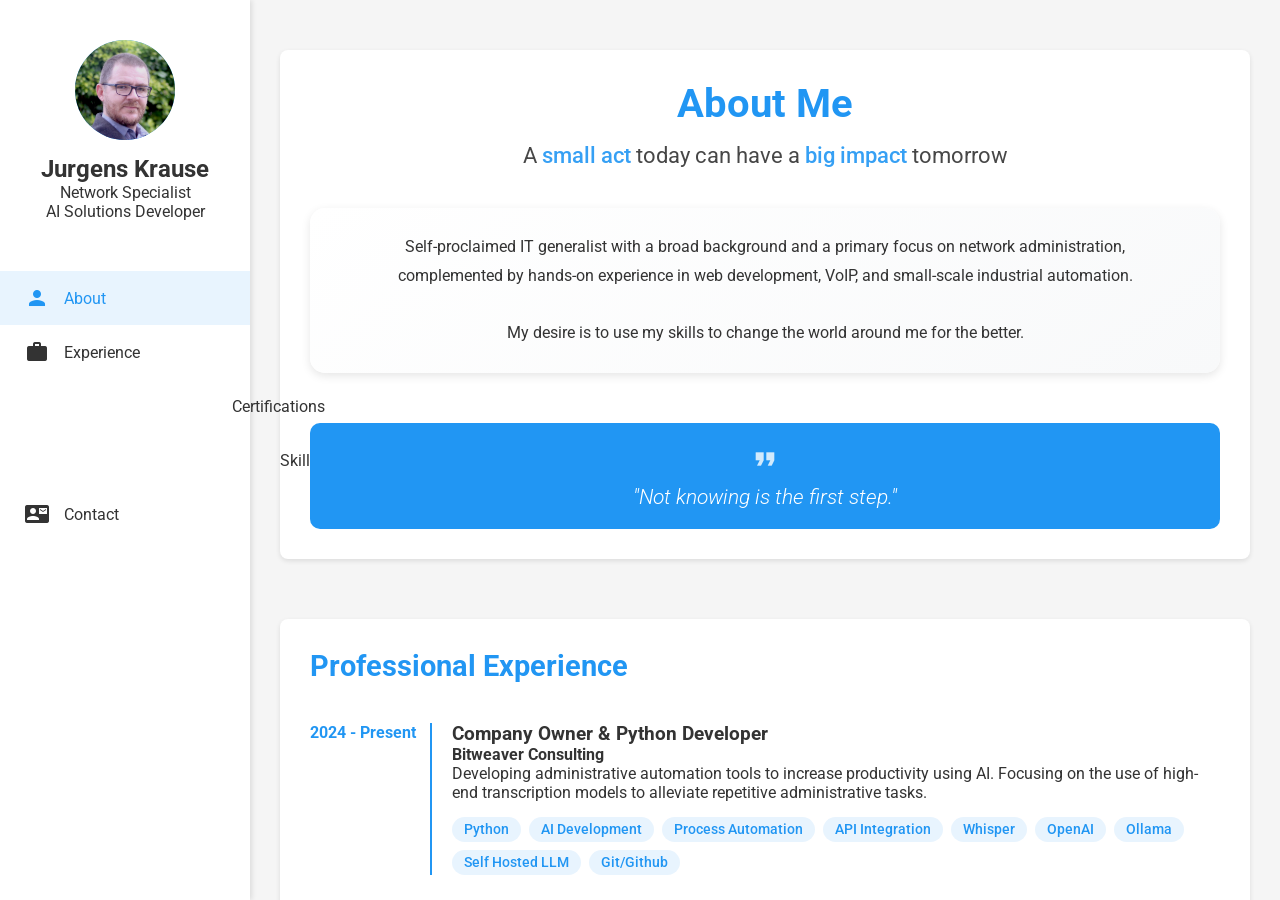
==== commit b620b39b: "updated summary" ====
--- a/index.html
+++ b/index.html
@@ -37,10 +37,8 @@
                 <div class="about-content">
                     <div class="summary-box">
                         <p class="summary">
-                            I'm a versatile technology professional with a passion for solving complex problems and creating innovative solutions that enhance productivity. With years of experience across multiple sectors, I specialize in artificial intelligence, network management, and software development. My diverse background—from developing AI tools to managing large-scale networks—has taught me how to adapt quickly, tackle challenges head-on, and find creative ways to get things done.</br>
-I believe in continuous learning and growth, and I'm driven by the belief that there's always a way to figure things out. Whether it's optimizing network infrastructure, supporting end-users, or leading AI projects, I thrive on the opportunity to develop impactful solutions that make a difference.</br>
-I'm also committed to using my skills for good, whether that's improving enterprise systems or supporting causes that are important to me.</br></br>
-I don't just want to solve problems—I want to make a positive, lasting impact on both the tech world and the communities I serve.
+                            Self-proclaimed IT generalist with a broad background and a primary focus on network administration, complemented by hands-on experience in web development, VoIP, and small-scale industrial automation.</br></br>
+                            My desire is to use my skills to change the world around me for the better.
                         </p>
                     </div>
                     <div class="motto-box">
@@ -133,7 +131,7 @@
                     <div class="timeline-item">
                         <div class="timeline-date">2016 - 2024</div>
                         <div class="timeline-content">
-                            <h3>Network Associate</h3>
+                            <h3>Network Associate  (part-time)</h3>
                             <h4>Jenny Internet</h4>
                             <p>Early morning advanced technical support for Network Operators.</p>
                             <p>I joined the Jenny team as their first fully remote employee. I was responsible for providing advanced technical support to the Network Operators, and for managing the network infrastructure.</p>
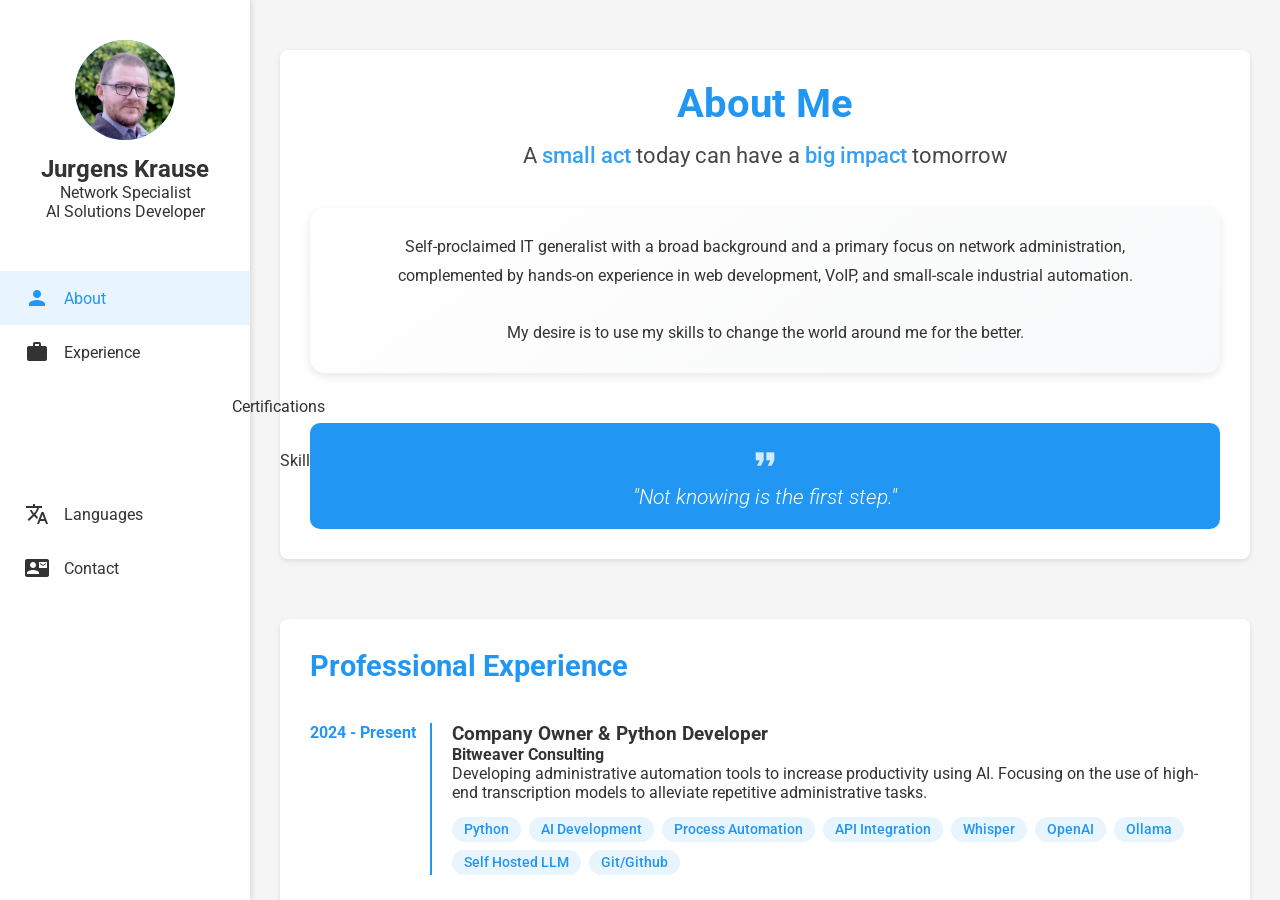
==== commit 41d81ed6: "added languages" ====
--- a/index.html
+++ b/index.html
@@ -21,6 +21,7 @@
             <li><a href="#experience"><i class="material-icons">work</i>Experience</a></li>
             <li><a href="#certifications"><i class="material-icons">verified</i>Certifications</a></li>
             <li><a href="#skills"><i class="material-icons">psychology</i>Skills</a></li>
+            <li><a href="#languages"><i class="material-icons">translate</i>Languages</a></li>
             <li><a href="#contact"><i class="material-icons">contact_mail</i>Contact</a></li>
         </ul>
     </nav>
@@ -315,6 +316,32 @@
             </div>
         </section>
 
+        <section id="languages" class="section">
+            <div class="card">
+                <h2>Languages</h2>
+                <div class="languages-grid">
+                    <div class="language-item">
+                        <div class="language-info">
+                            <h3>English</h3>
+                            <p class="proficiency">Native</p>
+                        </div>
+                    </div>
+                    <div class="language-item">
+                        <div class="language-info">
+                            <h3>Afrikaans</h3>
+                            <p class="proficiency">Native</p>
+                        </div>
+                    </div>
+                    <div class="language-item">
+                        <div class="language-info">
+                            <h3>Dutch</h3>
+                            <p class="proficiency">Working proficiency (IND A2 Certified)</p>
+                        </div>
+                    </div>
+                </div>
+            </div>
+        </section>
+
         <section id="contact" class="section">
             <div class="card">
                 <h2>Contact Information</h2>
--- a/styles.css
+++ b/styles.css
@@ -344,4 +344,40 @@
     color: var(--text-color);
     font-size: 0.98em;
     line-height: 1.6;
+}
+
+.languages-grid {
+    display: grid;
+    grid-template-columns: repeat(auto-fit, minmax(200px, 1fr));
+    gap: 20px;
+    margin-top: 30px;
+}
+
+.language-item {
+    display: flex;
+    align-items: center;
+    padding: 20px;
+    background: linear-gradient(145deg, var(--card-color), #f8f9fa);
+    border-radius: 10px;
+    box-shadow: 0 2px 5px rgba(0, 0, 0, 0.05);
+    transition: transform 0.2s, box-shadow 0.2s;
+}
+
+.language-item:hover {
+    transform: translateY(-2px);
+    box-shadow: 0 4px 10px rgba(0, 0, 0, 0.1);
+}
+
+.language-info h3 {
+    color: var(--text-color);
+    margin-bottom: 5px;
+    font-size: 1.2em;
+    font-weight: 600;
+}
+
+.proficiency {
+    color: var(--primary-color);
+    font-size: 0.9em;
+    font-weight: 500;
+    margin: 0;
 } 
